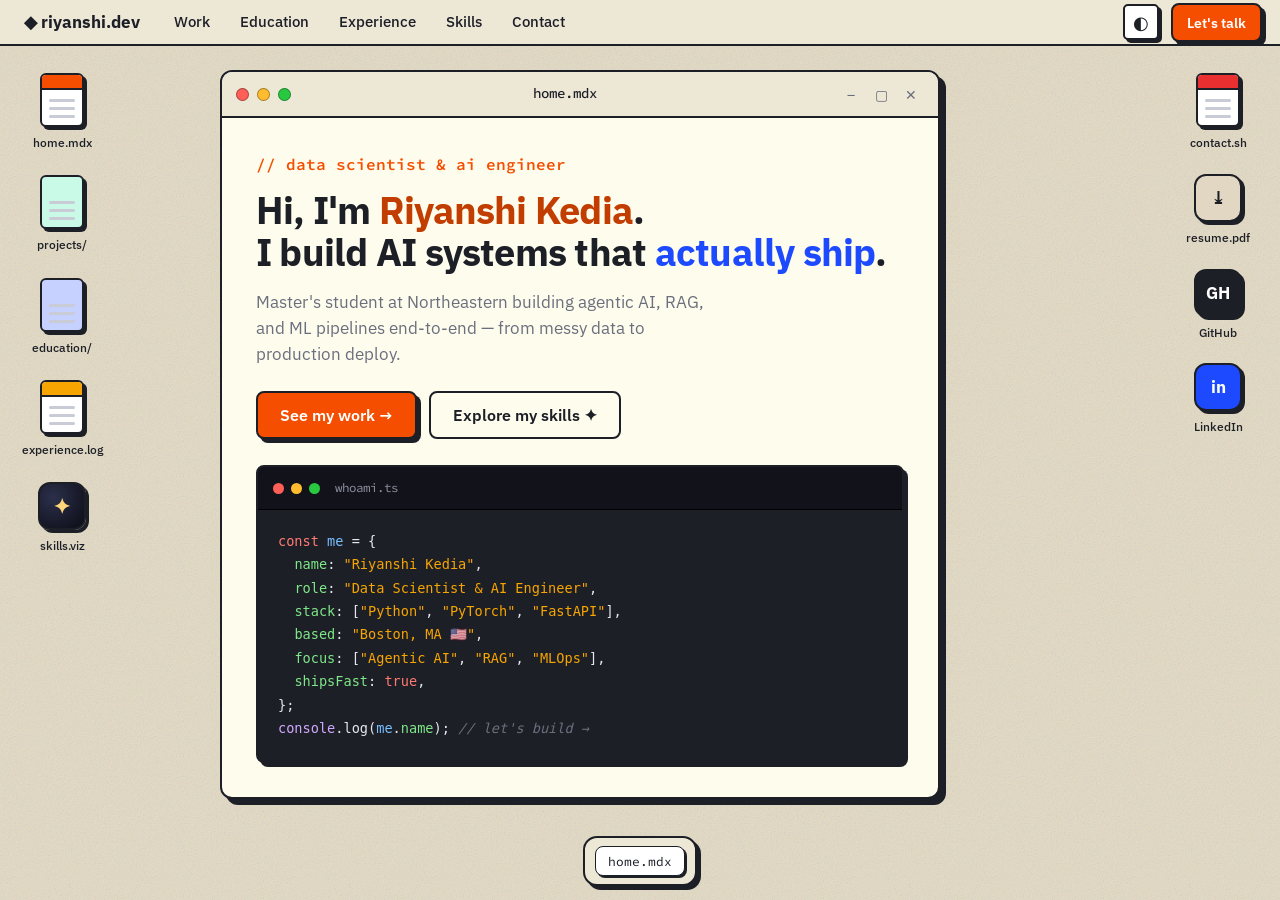
==== index.html @ 171f4c78 "Portfolio: desktop-OS UI with skill constellation" ====
<!DOCTYPE html>
<html lang="en" data-theme="light">
<head>
  <meta charset="UTF-8" />
  <meta name="viewport" content="width=device-width, initial-scale=1.0" />
  <title>Riyanshi Kedia — Data Scientist &amp; AI Engineer</title>
  <meta name="description" content="Portfolio of Riyanshi Kedia — data scientist and AI engineer building agentic AI, RAG, and ML systems. MS Information Systems @ Northeastern." />
  <link rel="preconnect" href="https://fonts.googleapis.com" />
  <link rel="preconnect" href="https://fonts.gstatic.com" crossorigin />
  <link href="https://fonts.googleapis.com/css2?family=IBM+Plex+Sans:wght@400;500;600;700&family=Source+Code+Pro:wght@400;500;600&display=swap" rel="stylesheet" />
  <link rel="stylesheet" href="styles.css" />
</head>
<body class="desktop">

  <!-- ================= OS MENU BAR ================= -->
  <div class="menubar">
    <button class="menubar__logo" data-open="home">◆ riyanshi.dev</button>
    <nav class="menubar__nav" aria-label="Primary">
      <button data-open="projects">Work</button>
      <button data-open="education">Education</button>
      <button data-open="experience">Experience</button>
      <button data-open="skills">Skills</button>
      <button data-open="contact">Contact</button>
    </nav>
    <div class="menubar__actions">
      <button id="themeToggle" class="icon-btn" aria-label="Toggle color theme" title="Toggle theme"><span class="theme-icon">◐</span></button>
      <button class="btn btn--primary btn--sm" data-open="contact">Let's talk</button>
    </div>
  </div>

  <!-- ================= DESKTOP ICONS — LEFT ================= -->
  <aside class="dock dock--left" aria-label="Apps">
    <button class="desk-icon" data-open="home"><span class="file-glyph file-glyph--orange"></span><span>home.mdx</span></button>
    <button class="desk-icon" data-open="projects"><span class="file-glyph file-glyph--green folder"></span><span>projects/</span></button>
    <button class="desk-icon" data-open="education"><span class="file-glyph file-glyph--blue folder"></span><span>education/</span></button>
    <button class="desk-icon" data-open="experience"><span class="file-glyph file-glyph--yellow"></span><span>experience.log</span></button>
    <button class="desk-icon" data-open="skills"><span class="app-glyph app-glyph--galaxy">✦</span><span>skills.viz</span></button>
  </aside>

  <!-- ================= DESKTOP ICONS — RIGHT ================= -->
  <aside class="dock dock--right" aria-label="Links">
    <button class="desk-icon" data-open="contact"><span class="file-glyph file-glyph--red"></span><span>contact.sh</span></button>
    <a href="Riyanshi_Kedia_Resume.pdf" target="_blank" rel="noopener" class="desk-icon"><span class="app-glyph app-glyph--muted">⤓</span><span>resume.pdf</span></a>
    <a href="https://github.com/riyanshikedia" target="_blank" rel="noopener" class="desk-icon"><span class="app-glyph app-glyph--dark">GH</span><span>GitHub</span></a>
    <a href="https://linkedin.com/in/riyanshikedia" target="_blank" rel="noopener" class="desk-icon"><span class="app-glyph app-glyph--blue">in</span><span>LinkedIn</span></a>
  </aside>

  <!-- Windows are injected here by script.js -->

  <!-- ================= TASKBAR (bottom dock) ================= -->
  <div class="taskbar" id="taskbar" aria-label="Open windows"></div>

  <!-- tiny desktop hint -->
  <p class="desk-hint" id="deskHint">Tip: click the icons to open windows — drag their title bars, and close them with ✕.</p>

  <script src="script.js"></script>
</body>
</html>
---- styles.css ----
/* =====================================================================
   Riyanshi Kedia — desktop OS portfolio
   Textured wallpaper · file icons · draggable app windows · skill galaxy
   ===================================================================== */
:root {
  --cream:#FEFCED; --cream-2:#F3EFDD; --sand:#E1D7C2;
  --ink:#1D1F27; --muted:#6b6f7d;
  --orange:#F54E00; --orange-dk:#C23D00; --blue:#1D4AFF;
  --green:#28E99F; --green-dk:#0F9E6E; --yellow:#F7A501;

  --wallpaper:#E4DBC4;
  --bg:#FEFCED; --bg-alt:#F3EFDD; --surface:#fff;
  --border:var(--ink); --text:var(--ink); --text-muted:var(--muted);
  --chrome:#EDE7D6;

  --radius:8px; --radius-sm:5px; --bw:2.5px;
  --shadow:4px 4px 0 var(--ink); --shadow-lg:7px 7px 0 var(--ink);

  --font-sans:"IBM Plex Sans",-apple-system,BlinkMacSystemFont,"Segoe UI",Roboto,sans-serif;
  --font-mono:"Source Code Pro",ui-monospace,Menlo,Consolas,monospace;
  --menubar-h:46px;
}
[data-theme="dark"]{
  --wallpaper:#0E0F13; --bg:#17181C; --bg-alt:#1D1F27; --surface:#22242E;
  --border:#0B0C0F; --text:#F5F3E7; --text-muted:#9aa0b0; --chrome:#23252F;
  --shadow:4px 4px 0 #000; --shadow-lg:7px 7px 0 #000;
}

*,*::before,*::after{box-sizing:border-box}*{margin:0}
html{scroll-behavior:smooth}
body{
  font-family:var(--font-sans); color:var(--text); line-height:1.55;
  -webkit-font-smoothing:antialiased; min-height:100vh; overflow-x:hidden;
  padding-top:var(--menubar-h);
  background-color:var(--wallpaper);
  background-image:url("data:image/svg+xml,%3Csvg xmlns='http://www.w3.org/2000/svg' width='140' height='140'%3E%3Cfilter id='n'%3E%3CfeTurbulence type='fractalNoise' baseFrequency='0.85' numOctaves='2' stitchTiles='stitch'/%3E%3C/filter%3E%3Crect width='100%25' height='100%25' filter='url(%23n)' opacity='0.28'/%3E%3C/svg%3E");
  transition:background-color .25s,color .25s;
}
a{color:inherit;text-decoration:none} button{font-family:inherit}

/* ---------------- Buttons ---------------- */
.btn{display:inline-flex;align-items:center;gap:.5em;font-weight:600;font-size:1rem;padding:12px 22px;border:var(--bw) solid var(--border);border-radius:var(--radius);background:var(--surface);color:var(--text);box-shadow:var(--shadow);cursor:pointer;transition:transform .12s,box-shadow .12s,background .2s}
.btn:hover{transform:translate(-2px,-2px);box-shadow:var(--shadow-lg)}
.btn:active{transform:translate(2px,2px);box-shadow:1px 1px 0 var(--border)}
.btn--sm{padding:8px 14px;font-size:.9rem}
.btn--primary{background:var(--orange);color:#fff}
.btn--dark{background:var(--ink);color:var(--cream)}
.btn--ghost{background:transparent;box-shadow:none}
.btn--ghost:hover{background:var(--surface);box-shadow:var(--shadow)}
.btn--ghost-onDark{color:var(--cream);border-color:var(--cream)}
.btn--ghost-onDark:hover{background:rgba(255,255,255,.12);box-shadow:none;transform:translate(-2px,-2px)}
.icon-btn{font-size:1.15rem;line-height:1;width:36px;height:36px;display:grid;place-items:center;background:var(--surface);color:var(--text);border:var(--bw) solid var(--border);border-radius:var(--radius-sm);box-shadow:3px 3px 0 var(--border);cursor:pointer;transition:transform .12s,box-shadow .12s}
.icon-btn:hover{transform:translate(-1px,-1px);box-shadow:4px 4px 0 var(--border)}

/* ---------------- Menu bar ---------------- */
.menubar{position:fixed;top:0;left:0;right:0;z-index:1000;height:var(--menubar-h);display:flex;align-items:center;gap:22px;padding:0 18px;background:var(--chrome);border-bottom:var(--bw) solid var(--border)}
.menubar__logo{background:none;border:none;font-weight:700;font-size:1.05rem;color:var(--text);cursor:pointer}
.menubar__nav{display:flex;gap:18px}
.menubar__nav button{background:none;border:none;font-size:.95rem;font-weight:500;color:var(--text);border-bottom:2.5px solid transparent;padding-bottom:2px;cursor:pointer;transition:color .15s,border-color .15s}
.menubar__nav button:hover{color:var(--orange)}
.menubar__actions{margin-left:auto;display:flex;align-items:center;gap:12px}

/* ---------------- Desktop docks ---------------- */
.dock{position:fixed;top:calc(var(--menubar-h) + 26px);z-index:40;display:flex;flex-direction:column;gap:24px;width:96px}
.dock--left{left:14px} .dock--right{right:14px}
.desk-icon{background:none;border:none;cursor:pointer;display:flex;flex-direction:column;align-items:center;gap:8px;text-align:center;font-size:.78rem;font-weight:500;color:var(--ink);transition:transform .12s}
[data-theme="dark"] .desk-icon{color:#E7E2D2;text-shadow:0 1px 2px rgba(0,0,0,.5)}
.desk-icon:hover{transform:translateY(-3px)}
.desk-icon>span:last-child{line-height:1.15;max-width:92px}
.file-glyph{width:44px;height:54px;background:var(--surface);border:var(--bw) solid var(--ink);border-radius:6px;box-shadow:3px 3px 0 var(--ink);position:relative;overflow:hidden}
.file-glyph::before{content:"";position:absolute;top:0;left:0;right:0;height:15px;border-bottom:2px solid var(--ink)}
.file-glyph::after{content:"";position:absolute;left:7px;right:7px;top:24px;height:3px;background:#c9cbd6;border-radius:2px;box-shadow:0 8px 0 #c9cbd6,0 16px 0 #c9cbd6}
.file-glyph--orange::before{background:var(--orange)}.file-glyph--blue::before{background:var(--blue)}.file-glyph--green::before{background:var(--green)}.file-glyph--yellow::before{background:var(--yellow)}.file-glyph--red::before{background:#E92F2F}
.file-glyph.folder::before{height:54px;border-bottom:none;opacity:.25}
.app-glyph{width:48px;height:48px;display:grid;place-items:center;font-weight:700;font-size:1.05rem;color:#fff;border:var(--bw) solid var(--ink);border-radius:12px;box-shadow:3px 3px 0 var(--ink)}
.app-glyph--dark{background:var(--ink)}.app-glyph--blue{background:var(--blue)}.app-glyph--orange{background:var(--orange)}.app-glyph--muted{background:var(--sand);color:var(--ink)}
.app-glyph--galaxy{background:radial-gradient(circle at 30% 30%,#2b2f4a,#0c0d16);color:#ffd77a;font-size:1.3rem}

/* ---------------- Desktop hint ---------------- */
.desk-hint{position:fixed;top:42%;left:50%;transform:translateX(-50%);font-family:var(--font-mono);font-size:.85rem;color:var(--ink);opacity:.55;text-align:center;pointer-events:none}
[data-theme="dark"] .desk-hint{color:#E7E2D2}

/* =====================================================================
   WINDOWS
   ===================================================================== */
.win{position:fixed;display:flex;flex-direction:column;background:var(--bg);border:var(--bw) solid var(--border);border-radius:12px;box-shadow:6px 6px 0 var(--ink);max-height:calc(100vh - 110px);overflow:hidden;animation:winIn .16s ease}
[data-theme="dark"] .win{box-shadow:6px 6px 0 #000}
@keyframes winIn{from{opacity:0;transform:scale(.97)}to{opacity:1;transform:scale(1)}}
.win.is-dragging{user-select:none}
.win.is-max{inset:calc(var(--menubar-h) + 8px) 8px 8px 8px!important;max-height:none}
.win__bar{display:flex;align-items:center;gap:12px;padding:10px 14px;background:var(--chrome);border-bottom:var(--bw) solid var(--border);cursor:grab}
.win__bar:active{cursor:grabbing}
.window-dots{display:flex;gap:8px}
.dot{width:13px;height:13px;border-radius:999px;border:1.5px solid rgba(0,0,0,.35);cursor:pointer}
.dot--red{background:#FF5F57}.dot--yellow{background:#FEBC2E}.dot--green{background:#28C840}
.win__title{flex:1;text-align:center;font-family:var(--font-mono);font-size:.88rem;font-weight:500;color:var(--text)}
.win__ctls{display:flex;gap:4px}
.win__ctl{width:26px;height:24px;border:none;background:transparent;color:var(--text-muted);font-size:.9rem;border-radius:4px;cursor:pointer}
.win__ctl:hover{background:rgba(125,125,125,.18);color:var(--text)}
.win__body{overflow:auto;flex:1}
.win--dark{background:#0c0d16;border-color:#000}
.win--dark .win__bar{background:#14151f;border-bottom-color:#000}
.win--dark .win__title,.win--dark .win__ctl{color:#b9bccc}
.app-pad{padding:34px}

/* ---------------- Explorer (sidebar + detail) ---------------- */
.explorer{display:grid;grid-template-columns:230px 1fr;height:100%}
.explorer__list{border-right:var(--bw) solid var(--border);background:var(--bg-alt);padding:10px;overflow:auto}
.ex-item{width:100%;display:flex;align-items:center;gap:10px;padding:10px 12px;background:transparent;border:1.5px solid transparent;border-radius:var(--radius-sm);cursor:pointer;text-align:left;color:var(--text);margin-bottom:4px}
.ex-item:hover{background:rgba(125,125,125,.1)}
.ex-item.is-active{background:var(--surface);border-color:var(--border);box-shadow:2px 2px 0 var(--border)}
.ex-item__dot{width:10px;height:10px;border-radius:999px;flex-shrink:0}
.ex-item__dot--green{background:var(--green)}.ex-item__dot--blue{background:var(--blue)}.ex-item__dot--yellow{background:var(--yellow)}.ex-item__dot--orange{background:var(--orange)}
.ex-item__name{font-weight:600;font-size:.92rem;flex:1}
.ex-item__meta{font-family:var(--font-mono);font-size:.68rem;color:var(--text-muted)}
.explorer__detail{padding:28px 32px;overflow:auto}
.detail__head{display:flex;align-items:center;gap:12px;flex-wrap:wrap}
.detail__head h3{font-size:1.5rem;font-weight:700}
.detail__sub{font-family:var(--font-mono);font-size:.85rem;color:var(--text-muted);margin-top:6px}
.detail__list{margin:18px 0 0;padding-left:0;list-style:none;display:grid;gap:12px}
.detail__list li{position:relative;padding-left:22px;color:var(--text);font-size:.97rem}
.detail__list li::before{content:"▸";position:absolute;left:0;color:var(--orange);font-weight:700}
.link-arrow{display:inline-block;margin-top:20px;font-weight:600;color:var(--blue);border-bottom:2px solid transparent}
.link-arrow:hover{border-color:currentColor}

/* ---------------- Badges & tags ---------------- */
.badge{font-family:var(--font-mono);font-size:.7rem;font-weight:600;padding:3px 10px;border:2px solid var(--border);border-radius:999px}
.badge--green{background:var(--green);color:var(--ink)}.badge--blue{background:var(--blue);color:#fff}.badge--yellow{background:var(--yellow);color:var(--ink)}.badge--orange{background:var(--orange);color:#fff}
.tags{list-style:none;padding:0;display:flex;flex-wrap:wrap;gap:8px;margin-top:14px}
.tags li{font-family:var(--font-mono);font-size:.72rem;padding:3px 9px;background:var(--bg-alt);border:1.5px solid var(--border);border-radius:var(--radius-sm)}

/* ---------------- Hero (home app) ---------------- */
.eyebrow{font-family:var(--font-mono);color:var(--orange);font-weight:600;margin-bottom:12px}
.hero__title{font-size:clamp(1.7rem,3.6vw,2.4rem);font-weight:700;letter-spacing:-.02em;line-height:1.1}
.hero__sub{font-size:1.05rem;color:var(--text-muted);margin-top:16px;max-width:46ch}
.hero__cta{display:flex;flex-wrap:wrap;gap:12px;margin-top:24px}
.hl{white-space:nowrap}.hl--orange{color:var(--orange-dk)}.hl--blue{color:var(--blue)}
.card{background:var(--surface);border:var(--bw) solid var(--border);border-radius:var(--radius);box-shadow:var(--shadow)}
.card--dark{background:var(--ink);border-color:var(--border)}
.hero__card{margin-top:26px;overflow:hidden}
.editor__bar{display:flex;align-items:center;gap:7px;padding:11px 15px;background:#12131A;border-bottom:1.5px solid #000}
.editor__dot{width:11px;height:11px;border-radius:999px}
.editor__dot:nth-child(1){background:#FF5F57}.editor__dot:nth-child(2){background:#FEBC2E}.editor__dot:nth-child(3){background:#28C840}
.editor__file{margin-left:8px;font-family:var(--font-mono);font-size:.78rem;color:#8b8f9e}
.editor__body{padding:20px;overflow-x:auto;font-family:var(--font-mono);font-size:.85rem;line-height:1.65;color:#E5E7EF}
.c-key{color:#FF7B72}.c-var{color:#79C0FF}.c-prop{color:#7EE787}.c-str{color:#F7A501}.c-bool{color:#FF7B72}.c-num{color:#79C0FF}.c-fn{color:#D2A8FF}.c-com{color:#6b6f7d;font-style:italic}

/* ---------------- Contact app ---------------- */
.section__file{display:inline-block;font-family:var(--font-mono);font-size:.8rem;color:var(--text-muted);background:var(--bg-alt);padding:4px 10px;border:1.5px solid var(--border);border-radius:999px}
.section__file--onDark{color:var(--cream);border-color:rgba(255,255,255,.4);background:rgba(255,255,255,.1)}
.card--accent{background:var(--ink);color:var(--cream);padding:44px;text-align:center;box-shadow:4px 4px 0 var(--orange)}
.cta__title{font-size:clamp(1.7rem,4vw,2.3rem);font-weight:700;letter-spacing:-.02em;margin-top:14px}
.cta__sub{color:#c9cbd6;max-width:46ch;margin:14px auto 0;font-size:1rem}
.cta__actions{display:flex;flex-wrap:wrap;gap:12px;justify-content:center;margin-top:26px}
.cta__socials{margin-top:24px;display:flex;gap:12px;justify-content:center;flex-wrap:wrap;font-family:var(--font-mono);font-size:.9rem}
.cta__socials a{color:var(--green);border-bottom:2px solid transparent}.cta__socials a:hover{border-color:currentColor}.cta__socials span{color:#555}

/* ---------------- Skills galaxy ---------------- */
.galaxy{position:relative;width:100%;height:100%;background:radial-gradient(circle at 50% 45%,#1a1c2b 0%,#0c0d16 55%,#07080e 100%)}
.constellation{position:absolute;inset:0;width:100%;height:100%;display:block}
.galaxy__title{position:absolute;top:16px;left:20px;color:#e7e9f2}
.galaxy__title span{font-family:var(--font-mono);font-weight:600;font-size:.95rem}
.galaxy__title small{display:block;color:#8b8fa3;font-size:.75rem;margin-top:2px}
.galaxy__legend{position:absolute;bottom:16px;right:20px;display:flex;flex-direction:column;gap:6px;color:#c7cad6;font-size:.76rem}
.galaxy__legend strong{font-family:var(--font-mono);font-size:.68rem;letter-spacing:.08em;color:#8b8fa3;margin-bottom:2px}
.galaxy__legend span{display:flex;align-items:center;gap:8px}
.galaxy__legend i{width:10px;height:10px;border-radius:999px}

/* ---------------- Taskbar ---------------- */
.taskbar{position:fixed;bottom:14px;left:50%;transform:translateX(-50%);z-index:1500;display:none;gap:8px;padding:8px 10px;background:var(--chrome);border:var(--bw) solid var(--border);border-radius:14px;box-shadow:4px 4px 0 var(--ink)}
[data-theme="dark"] .taskbar{box-shadow:4px 4px 0 #000}
.taskbar__item{font-family:var(--font-mono);font-size:.8rem;padding:6px 12px;background:var(--surface);color:var(--text);border:1.5px solid var(--border);border-radius:8px;cursor:pointer;box-shadow:2px 2px 0 var(--border);transition:transform .1s}
.taskbar__item:hover{transform:translateY(-2px)}
.taskbar__item.is-min{opacity:.5}

/* ---------------- Responsive ---------------- */
@media (max-width:1180px){.dock{display:none}}
@media (max-width:860px){.menubar__nav{display:none}}
@media (max-width:720px){
  .win{left:8px!important;right:8px!important;top:56px!important;width:auto!important;height:auto!important;max-height:calc(100vh - 140px)}
  .win--dark{height:70vh!important}
  .galaxy{min-height:60vh}
  .win.is-max{inset:56px 8px 80px 8px!important}
  .explorer{grid-template-columns:1fr;grid-template-rows:auto 1fr}
  .explorer__list{border-right:none;border-bottom:var(--bw) solid var(--border);display:flex;gap:6px;overflow-x:auto}
  .ex-item{white-space:nowrap;margin-bottom:0}.ex-item__meta{display:none}
  .app-pad{padding:22px}
  .win__bar{cursor:default}
}
@media (prefers-reduced-motion:reduce){*{animation:none!important;transition:none!important}}
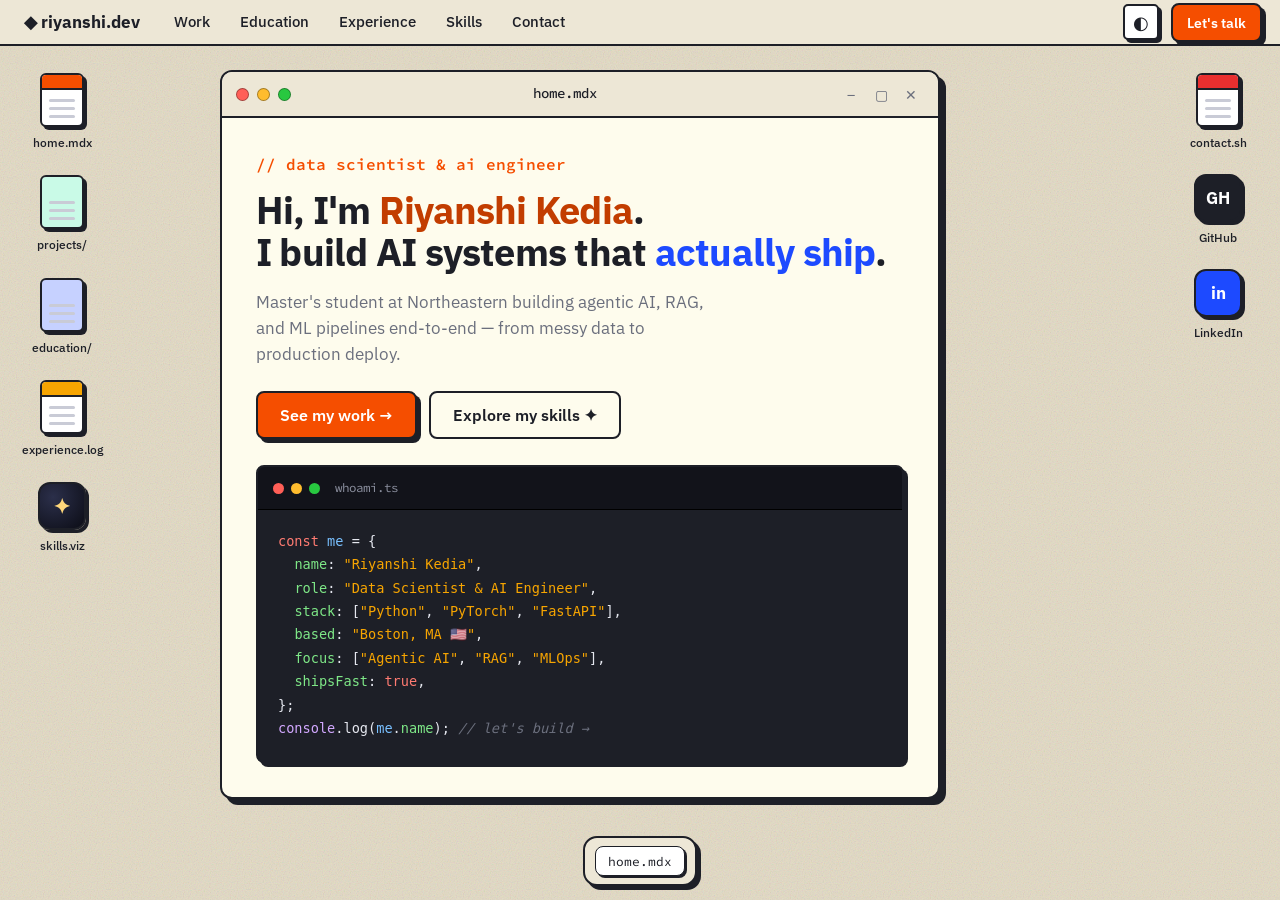
==== commit 80387087: "Add all GitHub repos to projects; remove CV download - Populate projects/ app with all 15 public rep" ====
--- a/index.html
+++ b/index.html
@@ -40,8 +40,7 @@
   <!-- ================= DESKTOP ICONS — RIGHT ================= -->
   <aside class="dock dock--right" aria-label="Links">
     <button class="desk-icon" data-open="contact"><span class="file-glyph file-glyph--red"></span><span>contact.sh</span></button>
-    <a href="Riyanshi_Kedia_Resume.pdf" target="_blank" rel="noopener" class="desk-icon"><span class="app-glyph app-glyph--muted">⤓</span><span>resume.pdf</span></a>
-    <a href="https://github.com/riyanshikedia" target="_blank" rel="noopener" class="desk-icon"><span class="app-glyph app-glyph--dark">GH</span><span>GitHub</span></a>
+    <a href="https://github.com/riyanshikedia10" target="_blank" rel="noopener" class="desk-icon"><span class="app-glyph app-glyph--dark">GH</span><span>GitHub</span></a>
     <a href="https://linkedin.com/in/riyanshikedia" target="_blank" rel="noopener" class="desk-icon"><span class="app-glyph app-glyph--blue">in</span><span>LinkedIn</span></a>
   </aside>
 
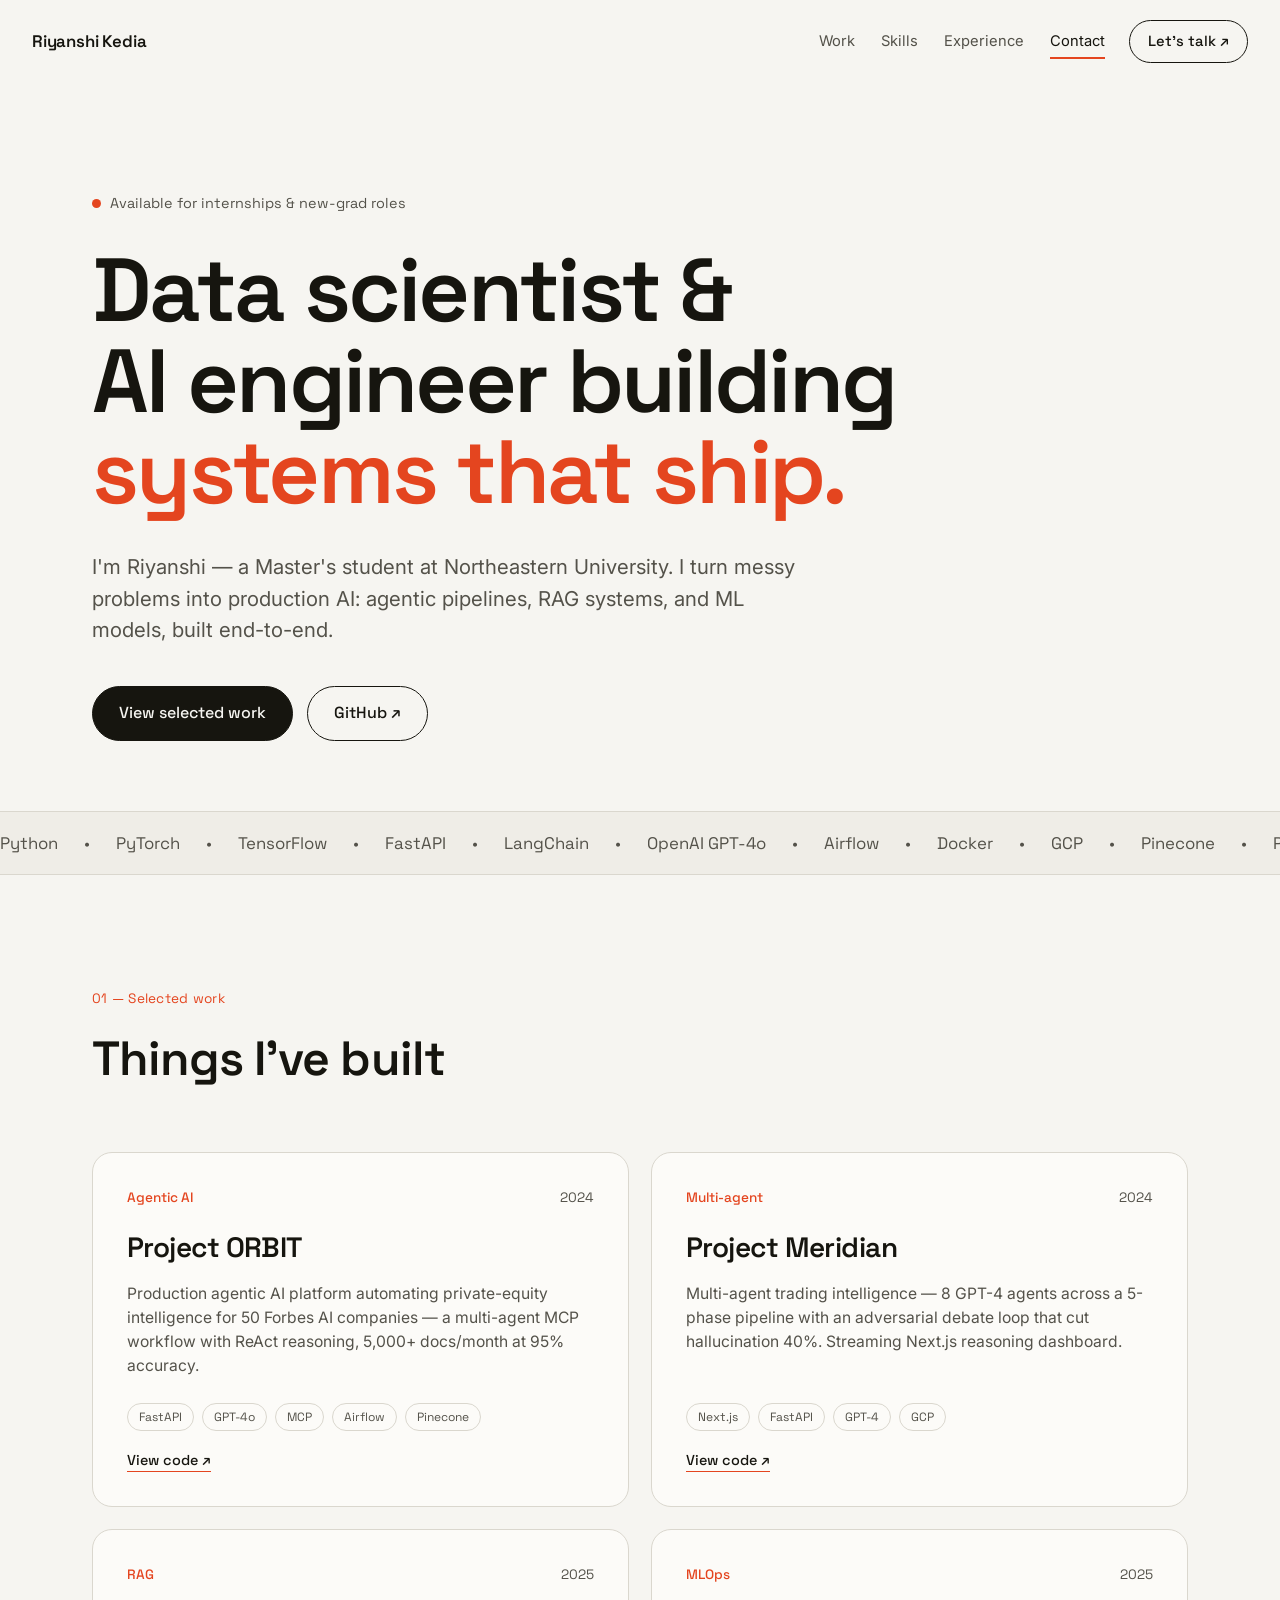
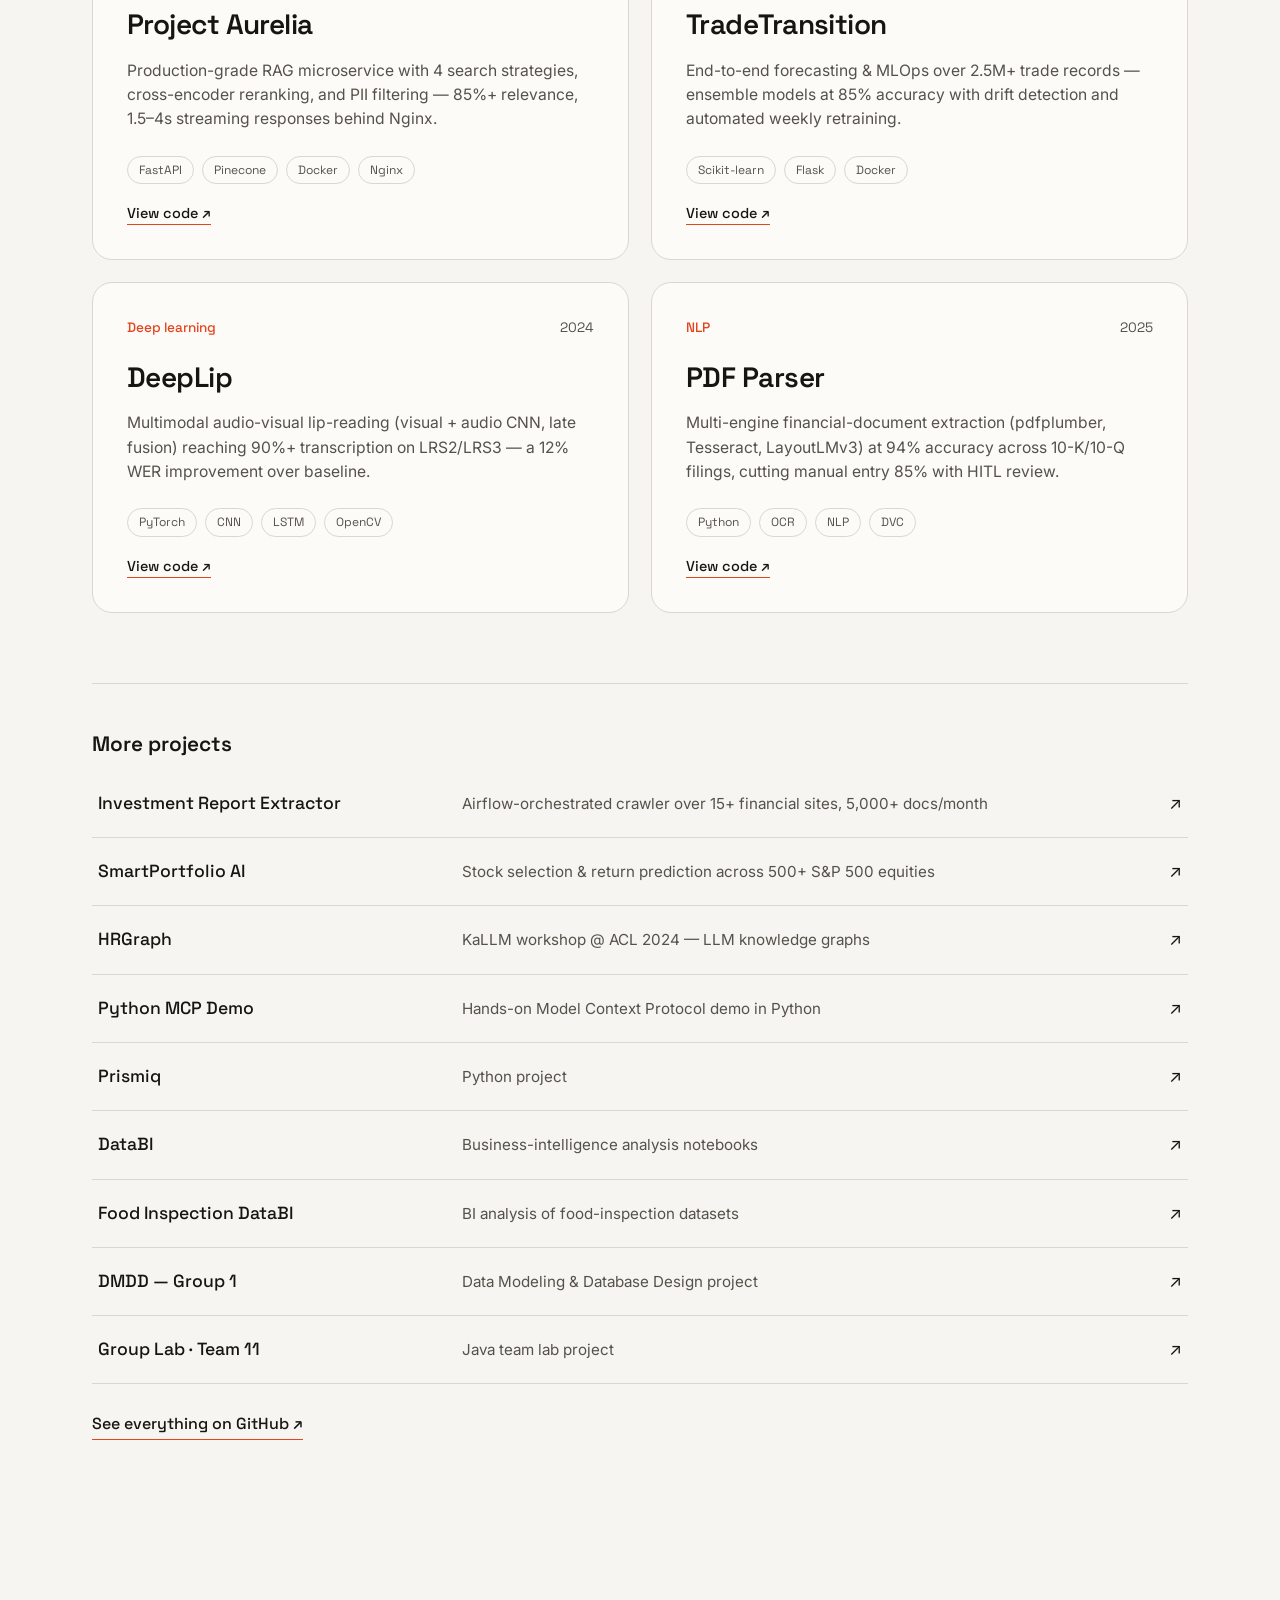
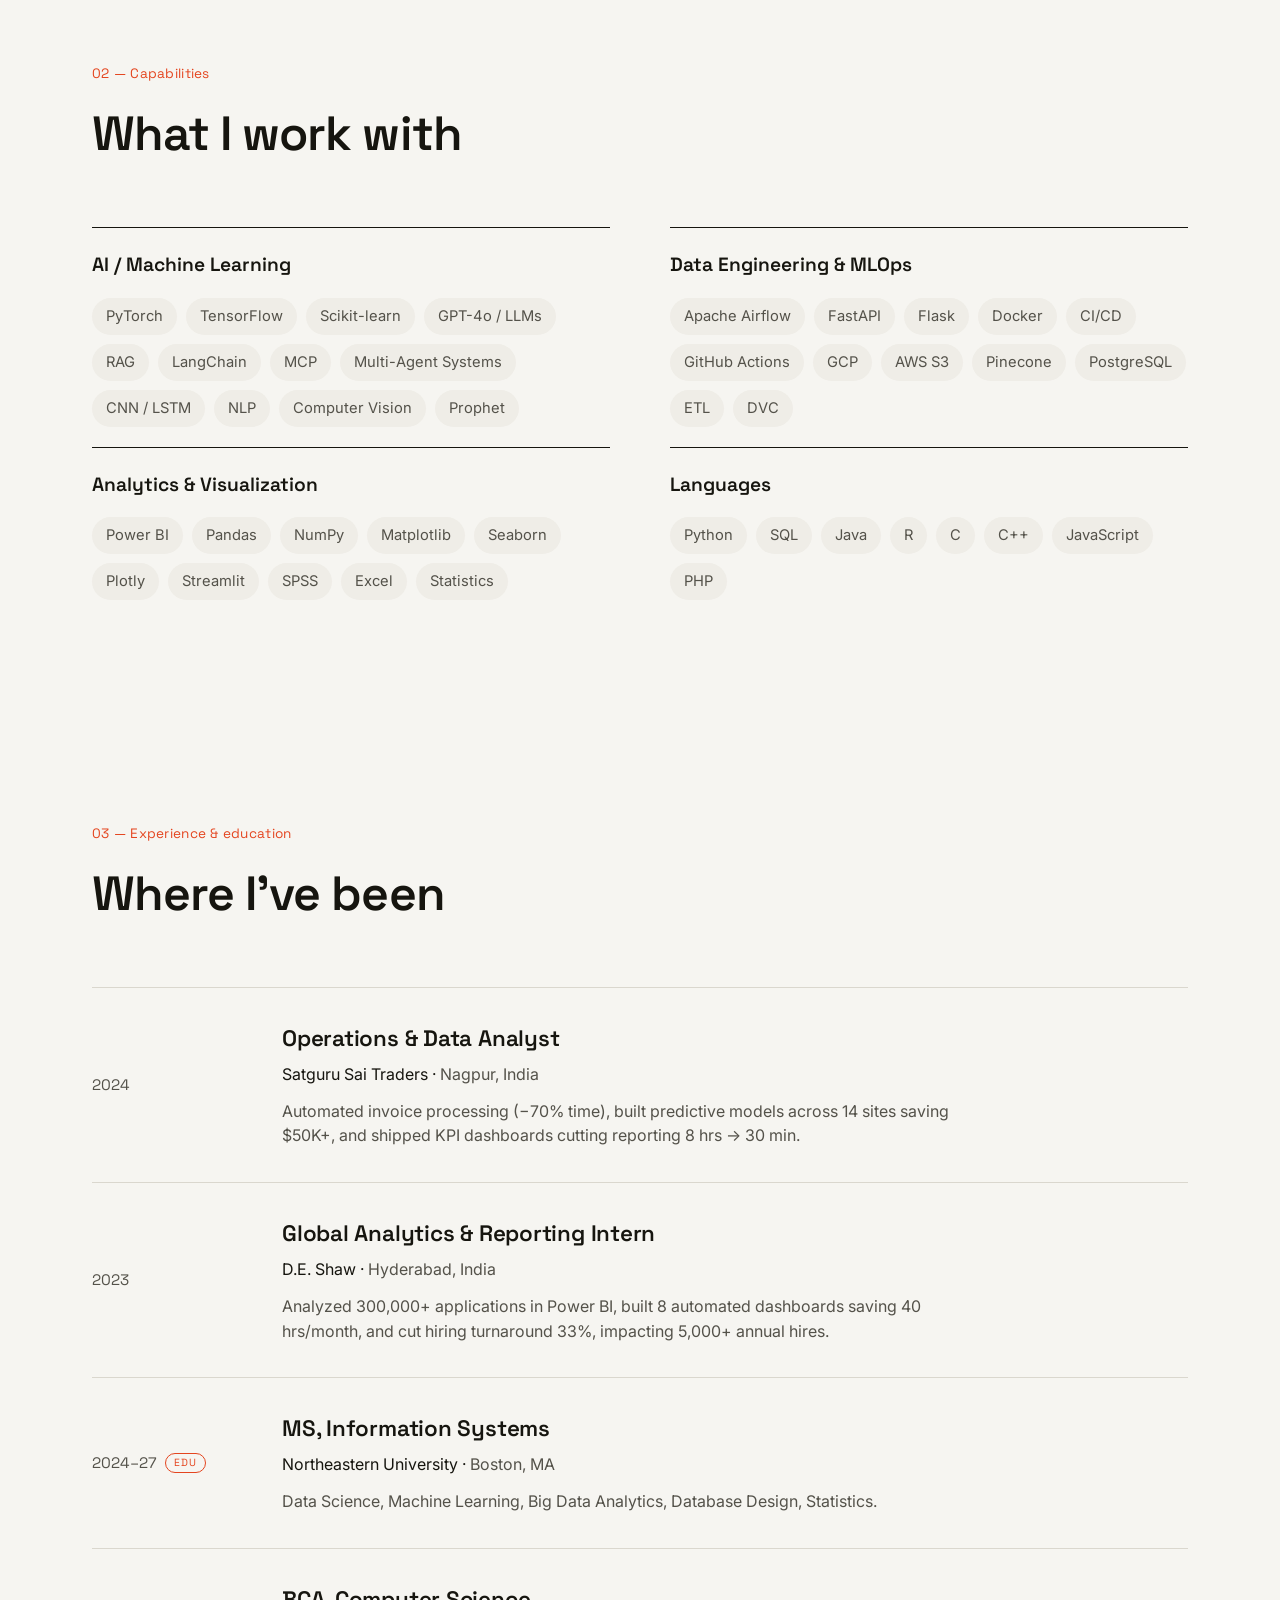
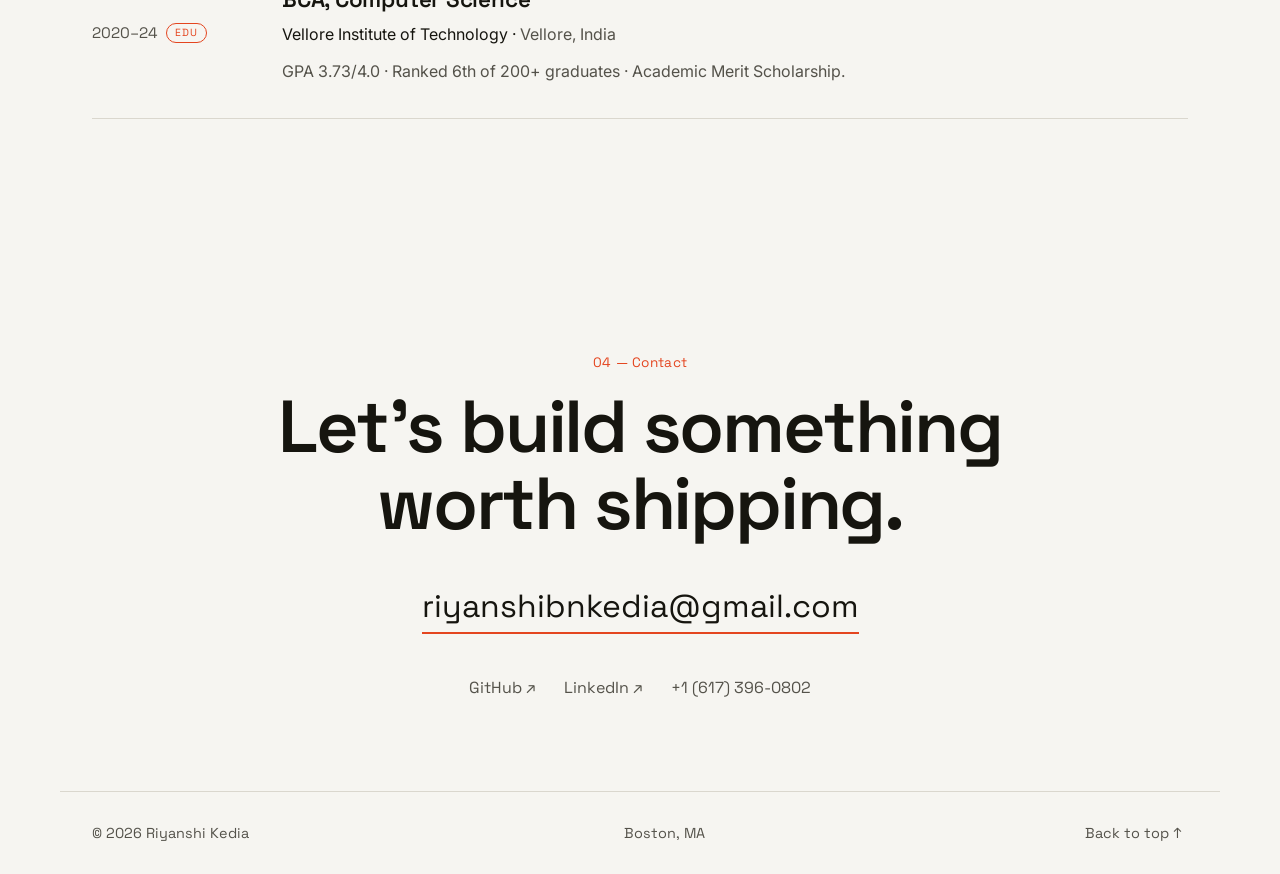
==== commit be5fc5ec: "Redesign: clean editorial single-scroll theme - Replace desktop-OS UI with a minimal, recruiter-firs" ====
--- a/index.html
+++ b/index.html
@@ -1,56 +1,109 @@
 <!DOCTYPE html>
-<html lang="en" data-theme="light">
+<html lang="en">
 <head>
   <meta charset="UTF-8" />
   <meta name="viewport" content="width=device-width, initial-scale=1.0" />
   <title>Riyanshi Kedia — Data Scientist &amp; AI Engineer</title>
-  <meta name="description" content="Portfolio of Riyanshi Kedia — data scientist and AI engineer building agentic AI, RAG, and ML systems. MS Information Systems @ Northeastern." />
+  <meta name="description" content="Riyanshi Kedia — data scientist & AI engineer building agentic AI, RAG, and ML systems. MS Information Systems @ Northeastern University." />
   <link rel="preconnect" href="https://fonts.googleapis.com" />
   <link rel="preconnect" href="https://fonts.gstatic.com" crossorigin />
-  <link href="https://fonts.googleapis.com/css2?family=IBM+Plex+Sans:wght@400;500;600;700&family=Source+Code+Pro:wght@400;500;600&display=swap" rel="stylesheet" />
+  <link href="https://fonts.googleapis.com/css2?family=Space+Grotesk:wght@400;500;600;700&family=Inter:wght@400;500;600&display=swap" rel="stylesheet" />
   <link rel="stylesheet" href="styles.css" />
 </head>
-<body class="desktop">
+<body>
 
-  <!-- ================= OS MENU BAR ================= -->
-  <div class="menubar">
-    <button class="menubar__logo" data-open="home">◆ riyanshi.dev</button>
-    <nav class="menubar__nav" aria-label="Primary">
-      <button data-open="projects">Work</button>
-      <button data-open="education">Education</button>
-      <button data-open="experience">Experience</button>
-      <button data-open="skills">Skills</button>
-      <button data-open="contact">Contact</button>
+  <!-- ================= NAV ================= -->
+  <header class="nav">
+    <a href="#top" class="nav__logo">Riyanshi Kedia</a>
+    <nav class="nav__links" aria-label="Primary">
+      <a href="#work">Work</a>
+      <a href="#skills">Skills</a>
+      <a href="#experience">Experience</a>
+      <a href="#contact">Contact</a>
     </nav>
-    <div class="menubar__actions">
-      <button id="themeToggle" class="icon-btn" aria-label="Toggle color theme" title="Toggle theme"><span class="theme-icon">◐</span></button>
-      <button class="btn btn--primary btn--sm" data-open="contact">Let's talk</button>
+    <a href="mailto:riyanshibnkedia@gmail.com" class="nav__cta">Let's talk ↗</a>
+  </header>
+
+  <main id="top">
+
+    <!-- ================= HERO ================= -->
+    <section class="hero">
+      <p class="hero__eyebrow reveal"><span class="dot-live"></span> Available for internships &amp; new-grad roles</p>
+      <h1 class="hero__title reveal">
+        Data scientist &amp; <br class="br-desk" />AI engineer building <br class="br-desk" /><em>systems that ship.</em>
+      </h1>
+      <p class="hero__lead reveal">
+        I'm Riyanshi — a Master's student at Northeastern University. I turn messy
+        problems into production AI: agentic pipelines, RAG systems, and ML models,
+        built end-to-end.
+      </p>
+      <div class="hero__actions reveal">
+        <a href="#work" class="btn btn--dark">View selected work</a>
+        <a href="https://github.com/riyanshikedia10" target="_blank" rel="noopener" class="btn btn--line">GitHub ↗</a>
+      </div>
+    </section>
+
+    <!-- ================= MARQUEE ================= -->
+    <div class="ticker" aria-hidden="true">
+      <div class="ticker__track">
+        <span>Python</span><span>•</span><span>PyTorch</span><span>•</span><span>TensorFlow</span><span>•</span><span>FastAPI</span><span>•</span><span>LangChain</span><span>•</span><span>OpenAI GPT-4o</span><span>•</span><span>Airflow</span><span>•</span><span>Docker</span><span>•</span><span>GCP</span><span>•</span><span>Pinecone</span><span>•</span><span>PostgreSQL</span><span>•</span><span>Power BI</span><span>•</span>
+        <span>Python</span><span>•</span><span>PyTorch</span><span>•</span><span>TensorFlow</span><span>•</span><span>FastAPI</span><span>•</span><span>LangChain</span><span>•</span><span>OpenAI GPT-4o</span><span>•</span><span>Airflow</span><span>•</span><span>Docker</span><span>•</span><span>GCP</span><span>•</span><span>Pinecone</span><span>•</span><span>PostgreSQL</span><span>•</span><span>Power BI</span><span>•</span>
+      </div>
     </div>
-  </div>
 
-  <!-- ================= DESKTOP ICONS — LEFT ================= -->
-  <aside class="dock dock--left" aria-label="Apps">
-    <button class="desk-icon" data-open="home"><span class="file-glyph file-glyph--orange"></span><span>home.mdx</span></button>
-    <button class="desk-icon" data-open="projects"><span class="file-glyph file-glyph--green folder"></span><span>projects/</span></button>
-    <button class="desk-icon" data-open="education"><span class="file-glyph file-glyph--blue folder"></span><span>education/</span></button>
-    <button class="desk-icon" data-open="experience"><span class="file-glyph file-glyph--yellow"></span><span>experience.log</span></button>
-    <button class="desk-icon" data-open="skills"><span class="app-glyph app-glyph--galaxy">✦</span><span>skills.viz</span></button>
-  </aside>
+    <!-- ================= WORK ================= -->
+    <section id="work" class="section">
+      <div class="section__head reveal">
+        <span class="section__idx">01 — Selected work</span>
+        <h2 class="section__title">Things I've built</h2>
+      </div>
+      <div class="work" id="workGrid"><!-- featured project cards injected by JS --></div>
 
-  <!-- ================= DESKTOP ICONS — RIGHT ================= -->
-  <aside class="dock dock--right" aria-label="Links">
-    <button class="desk-icon" data-open="contact"><span class="file-glyph file-glyph--red"></span><span>contact.sh</span></button>
-    <a href="https://github.com/riyanshikedia10" target="_blank" rel="noopener" class="desk-icon"><span class="app-glyph app-glyph--dark">GH</span><span>GitHub</span></a>
-    <a href="https://linkedin.com/in/riyanshikedia" target="_blank" rel="noopener" class="desk-icon"><span class="app-glyph app-glyph--blue">in</span><span>LinkedIn</span></a>
-  </aside>
+      <div class="more reveal">
+        <h3 class="more__title">More projects</h3>
+        <ul class="more__list" id="moreList"><!-- remaining repos injected by JS --></ul>
+        <a href="https://github.com/riyanshikedia10" target="_blank" rel="noopener" class="more__all">See everything on GitHub ↗</a>
+      </div>
+    </section>
 
-  <!-- Windows are injected here by script.js -->
+    <!-- ================= SKILLS ================= -->
+    <section id="skills" class="section">
+      <div class="section__head reveal">
+        <span class="section__idx">02 — Capabilities</span>
+        <h2 class="section__title">What I work with</h2>
+      </div>
+      <div class="skills" id="skillsGrid"><!-- injected by JS --></div>
+    </section>
 
-  <!-- ================= TASKBAR (bottom dock) ================= -->
-  <div class="taskbar" id="taskbar" aria-label="Open windows"></div>
+    <!-- ================= EXPERIENCE ================= -->
+    <section id="experience" class="section">
+      <div class="section__head reveal">
+        <span class="section__idx">03 — Experience &amp; education</span>
+        <h2 class="section__title">Where I've been</h2>
+      </div>
+      <div class="rows" id="expList"><!-- injected by JS --></div>
+    </section>
 
-  <!-- tiny desktop hint -->
-  <p class="desk-hint" id="deskHint">Tip: click the icons to open windows — drag their title bars, and close them with ✕.</p>
+    <!-- ================= CONTACT ================= -->
+    <section id="contact" class="contact">
+      <div class="reveal">
+        <span class="section__idx">04 — Contact</span>
+        <h2 class="contact__title">Let's build something<br />worth shipping.</h2>
+        <a href="mailto:riyanshibnkedia@gmail.com" class="contact__mail">riyanshibnkedia@gmail.com</a>
+        <div class="contact__links">
+          <a href="https://github.com/riyanshikedia10" target="_blank" rel="noopener">GitHub ↗</a>
+          <a href="https://linkedin.com/in/riyanshikedia" target="_blank" rel="noopener">LinkedIn ↗</a>
+          <a href="tel:+16173960802">+1 (617) 396-0802</a>
+        </div>
+      </div>
+    </section>
+  </main>
+
+  <footer class="footer">
+    <span>© <span id="year"></span> Riyanshi Kedia</span>
+    <span>Boston, MA</span>
+    <button class="footer__top" id="toTop">Back to top ↑</button>
+  </footer>
 
   <script src="script.js"></script>
 </body>
--- a/styles.css
+++ b/styles.css
@@ -1,190 +1,140 @@
 /* =====================================================================
-   Riyanshi Kedia — desktop OS portfolio
-   Textured wallpaper · file icons · draggable app windows · skill galaxy
+   Riyanshi Kedia — clean editorial portfolio
+   Neutral palette · big type · generous whitespace · subtle motion
    ===================================================================== */
-:root {
-  --cream:#FEFCED; --cream-2:#F3EFDD; --sand:#E1D7C2;
-  --ink:#1D1F27; --muted:#6b6f7d;
-  --orange:#F54E00; --orange-dk:#C23D00; --blue:#1D4AFF;
-  --green:#28E99F; --green-dk:#0F9E6E; --yellow:#F7A501;
-
-  --wallpaper:#E4DBC4;
-  --bg:#FEFCED; --bg-alt:#F3EFDD; --surface:#fff;
-  --border:var(--ink); --text:var(--ink); --text-muted:var(--muted);
-  --chrome:#EDE7D6;
-
-  --radius:8px; --radius-sm:5px; --bw:2.5px;
-  --shadow:4px 4px 0 var(--ink); --shadow-lg:7px 7px 0 var(--ink);
-
-  --font-sans:"IBM Plex Sans",-apple-system,BlinkMacSystemFont,"Segoe UI",Roboto,sans-serif;
-  --font-mono:"Source Code Pro",ui-monospace,Menlo,Consolas,monospace;
-  --menubar-h:46px;
-}
-[data-theme="dark"]{
-  --wallpaper:#0E0F13; --bg:#17181C; --bg-alt:#1D1F27; --surface:#22242E;
-  --border:#0B0C0F; --text:#F5F3E7; --text-muted:#9aa0b0; --chrome:#23252F;
-  --shadow:4px 4px 0 #000; --shadow-lg:7px 7px 0 #000;
+:root{
+  --bg:#F6F5F1;
+  --bg-2:#EFEDE7;
+  --ink:#16150F;
+  --ink-2:#54524A;
+  --line:#DAD7CE;
+  --accent:#E4451F;          /* restrained warm accent */
+  --card:#FCFBF8;
+  --maxw:1160px;
+  --font-display:"Space Grotesk",-apple-system,BlinkMacSystemFont,"Segoe UI",sans-serif;
+  --font-body:"Inter",-apple-system,BlinkMacSystemFont,"Segoe UI",Roboto,sans-serif;
 }
 
 *,*::before,*::after{box-sizing:border-box}*{margin:0}
-html{scroll-behavior:smooth}
-body{
-  font-family:var(--font-sans); color:var(--text); line-height:1.55;
-  -webkit-font-smoothing:antialiased; min-height:100vh; overflow-x:hidden;
-  padding-top:var(--menubar-h);
-  background-color:var(--wallpaper);
-  background-image:url("data:image/svg+xml,%3Csvg xmlns='http://www.w3.org/2000/svg' width='140' height='140'%3E%3Cfilter id='n'%3E%3CfeTurbulence type='fractalNoise' baseFrequency='0.85' numOctaves='2' stitchTiles='stitch'/%3E%3C/filter%3E%3Crect width='100%25' height='100%25' filter='url(%23n)' opacity='0.28'/%3E%3C/svg%3E");
-  transition:background-color .25s,color .25s;
-}
-a{color:inherit;text-decoration:none} button{font-family:inherit}
+html{scroll-behavior:smooth;scroll-padding-top:90px;-webkit-text-size-adjust:100%}
+body{font-family:var(--font-body);background:var(--bg);color:var(--ink);line-height:1.55;-webkit-font-smoothing:antialiased;overflow-x:hidden}
+a{color:inherit;text-decoration:none}
+img{max-width:100%;display:block}
+::selection{background:var(--accent);color:#fff}
+
+.section{max-width:var(--maxw);margin:0 auto;padding:110px 32px}
 
 /* ---------------- Buttons ---------------- */
-.btn{display:inline-flex;align-items:center;gap:.5em;font-weight:600;font-size:1rem;padding:12px 22px;border:var(--bw) solid var(--border);border-radius:var(--radius);background:var(--surface);color:var(--text);box-shadow:var(--shadow);cursor:pointer;transition:transform .12s,box-shadow .12s,background .2s}
-.btn:hover{transform:translate(-2px,-2px);box-shadow:var(--shadow-lg)}
-.btn:active{transform:translate(2px,2px);box-shadow:1px 1px 0 var(--border)}
-.btn--sm{padding:8px 14px;font-size:.9rem}
-.btn--primary{background:var(--orange);color:#fff}
-.btn--dark{background:var(--ink);color:var(--cream)}
-.btn--ghost{background:transparent;box-shadow:none}
-.btn--ghost:hover{background:var(--surface);box-shadow:var(--shadow)}
-.btn--ghost-onDark{color:var(--cream);border-color:var(--cream)}
-.btn--ghost-onDark:hover{background:rgba(255,255,255,.12);box-shadow:none;transform:translate(-2px,-2px)}
-.icon-btn{font-size:1.15rem;line-height:1;width:36px;height:36px;display:grid;place-items:center;background:var(--surface);color:var(--text);border:var(--bw) solid var(--border);border-radius:var(--radius-sm);box-shadow:3px 3px 0 var(--border);cursor:pointer;transition:transform .12s,box-shadow .12s}
-.icon-btn:hover{transform:translate(-1px,-1px);box-shadow:4px 4px 0 var(--border)}
+.btn{display:inline-flex;align-items:center;gap:.5em;font-family:var(--font-display);font-weight:500;font-size:1rem;padding:14px 26px;border-radius:100px;border:1.5px solid var(--ink);transition:transform .2s,background .2s,color .2s}
+.btn--dark{background:var(--ink);color:var(--bg)}
+.btn--dark:hover{transform:translateY(-2px)}
+.btn--line{background:transparent}
+.btn--line:hover{background:var(--ink);color:var(--bg);transform:translateY(-2px)}
 
-/* ---------------- Menu bar ---------------- */
-.menubar{position:fixed;top:0;left:0;right:0;z-index:1000;height:var(--menubar-h);display:flex;align-items:center;gap:22px;padding:0 18px;background:var(--chrome);border-bottom:var(--bw) solid var(--border)}
-.menubar__logo{background:none;border:none;font-weight:700;font-size:1.05rem;color:var(--text);cursor:pointer}
-.menubar__nav{display:flex;gap:18px}
-.menubar__nav button{background:none;border:none;font-size:.95rem;font-weight:500;color:var(--text);border-bottom:2.5px solid transparent;padding-bottom:2px;cursor:pointer;transition:color .15s,border-color .15s}
-.menubar__nav button:hover{color:var(--orange)}
-.menubar__actions{margin-left:auto;display:flex;align-items:center;gap:12px}
+/* ---------------- Nav ---------------- */
+.nav{position:fixed;top:0;left:0;right:0;z-index:100;display:flex;align-items:center;gap:24px;padding:20px 32px;transition:padding .25s,background .25s,border-color .25s;border-bottom:1px solid transparent}
+.nav.is-scrolled{padding:12px 32px;background:rgba(246,245,241,.82);backdrop-filter:blur(12px);border-bottom-color:var(--line)}
+.nav__logo{font-family:var(--font-display);font-weight:600;font-size:1.05rem;letter-spacing:-.01em}
+.nav__links{display:flex;gap:26px;margin-left:auto}
+.nav__links a{font-size:.92rem;color:var(--ink-2);position:relative;transition:color .2s}
+.nav__links a:hover,.nav__links a.is-active{color:var(--ink)}
+.nav__links a.is-active::after{content:"";position:absolute;left:0;right:0;bottom:-6px;height:2px;background:var(--accent)}
+.nav__cta{font-family:var(--font-display);font-weight:500;font-size:.92rem;padding:9px 18px;border:1.5px solid var(--ink);border-radius:100px;transition:background .2s,color .2s}
+.nav__cta:hover{background:var(--ink);color:var(--bg)}
 
-/* ---------------- Desktop docks ---------------- */
-.dock{position:fixed;top:calc(var(--menubar-h) + 26px);z-index:40;display:flex;flex-direction:column;gap:24px;width:96px}
-.dock--left{left:14px} .dock--right{right:14px}
-.desk-icon{background:none;border:none;cursor:pointer;display:flex;flex-direction:column;align-items:center;gap:8px;text-align:center;font-size:.78rem;font-weight:500;color:var(--ink);transition:transform .12s}
-[data-theme="dark"] .desk-icon{color:#E7E2D2;text-shadow:0 1px 2px rgba(0,0,0,.5)}
-.desk-icon:hover{transform:translateY(-3px)}
-.desk-icon>span:last-child{line-height:1.15;max-width:92px}
-.file-glyph{width:44px;height:54px;background:var(--surface);border:var(--bw) solid var(--ink);border-radius:6px;box-shadow:3px 3px 0 var(--ink);position:relative;overflow:hidden}
-.file-glyph::before{content:"";position:absolute;top:0;left:0;right:0;height:15px;border-bottom:2px solid var(--ink)}
-.file-glyph::after{content:"";position:absolute;left:7px;right:7px;top:24px;height:3px;background:#c9cbd6;border-radius:2px;box-shadow:0 8px 0 #c9cbd6,0 16px 0 #c9cbd6}
-.file-glyph--orange::before{background:var(--orange)}.file-glyph--blue::before{background:var(--blue)}.file-glyph--green::before{background:var(--green)}.file-glyph--yellow::before{background:var(--yellow)}.file-glyph--red::before{background:#E92F2F}
-.file-glyph.folder::before{height:54px;border-bottom:none;opacity:.25}
-.app-glyph{width:48px;height:48px;display:grid;place-items:center;font-weight:700;font-size:1.05rem;color:#fff;border:var(--bw) solid var(--ink);border-radius:12px;box-shadow:3px 3px 0 var(--ink)}
-.app-glyph--dark{background:var(--ink)}.app-glyph--blue{background:var(--blue)}.app-glyph--orange{background:var(--orange)}.app-glyph--muted{background:var(--sand);color:var(--ink)}
-.app-glyph--galaxy{background:radial-gradient(circle at 30% 30%,#2b2f4a,#0c0d16);color:#ffd77a;font-size:1.3rem}
+/* ---------------- Hero ---------------- */
+.hero{max-width:var(--maxw);margin:0 auto;padding:190px 32px 70px}
+.hero__eyebrow{display:inline-flex;align-items:center;gap:9px;font-family:var(--font-display);font-size:.9rem;color:var(--ink-2);margin-bottom:30px}
+.dot-live{width:9px;height:9px;border-radius:50%;background:var(--accent);box-shadow:0 0 0 0 rgba(228,69,31,.5);animation:pulse 2s infinite}
+@keyframes pulse{0%{box-shadow:0 0 0 0 rgba(228,69,31,.5)}70%{box-shadow:0 0 0 8px rgba(228,69,31,0)}100%{box-shadow:0 0 0 0 rgba(228,69,31,0)}}
+.hero__title{font-family:var(--font-display);font-weight:600;font-size:clamp(2.6rem,7vw,5.6rem);line-height:1.02;letter-spacing:-.03em}
+.hero__title em{font-style:normal;color:var(--accent)}
+.hero__lead{max-width:56ch;margin-top:32px;font-size:clamp(1.05rem,1.6vw,1.3rem);color:var(--ink-2)}
+.hero__actions{display:flex;flex-wrap:wrap;gap:14px;margin-top:40px}
 
-/* ---------------- Desktop hint ---------------- */
-.desk-hint{position:fixed;top:42%;left:50%;transform:translateX(-50%);font-family:var(--font-mono);font-size:.85rem;color:var(--ink);opacity:.55;text-align:center;pointer-events:none}
-[data-theme="dark"] .desk-hint{color:#E7E2D2}
+/* ---------------- Ticker ---------------- */
+.ticker{overflow:hidden;border-top:1px solid var(--line);border-bottom:1px solid var(--line);padding:18px 0;background:var(--bg-2)}
+.ticker__track{display:flex;gap:26px;width:max-content;animation:scroll 34s linear infinite;font-family:var(--font-display);font-size:1.05rem;color:var(--ink-2)}
+.ticker__track span{white-space:nowrap}
+@keyframes scroll{to{transform:translateX(-50%)}}
 
-/* =====================================================================
-   WINDOWS
-   ===================================================================== */
-.win{position:fixed;display:flex;flex-direction:column;background:var(--bg);border:var(--bw) solid var(--border);border-radius:12px;box-shadow:6px 6px 0 var(--ink);max-height:calc(100vh - 110px);overflow:hidden;animation:winIn .16s ease}
-[data-theme="dark"] .win{box-shadow:6px 6px 0 #000}
-@keyframes winIn{from{opacity:0;transform:scale(.97)}to{opacity:1;transform:scale(1)}}
-.win.is-dragging{user-select:none}
-.win.is-max{inset:calc(var(--menubar-h) + 8px) 8px 8px 8px!important;max-height:none}
-.win__bar{display:flex;align-items:center;gap:12px;padding:10px 14px;background:var(--chrome);border-bottom:var(--bw) solid var(--border);cursor:grab}
-.win__bar:active{cursor:grabbing}
-.window-dots{display:flex;gap:8px}
-.dot{width:13px;height:13px;border-radius:999px;border:1.5px solid rgba(0,0,0,.35);cursor:pointer}
-.dot--red{background:#FF5F57}.dot--yellow{background:#FEBC2E}.dot--green{background:#28C840}
-.win__title{flex:1;text-align:center;font-family:var(--font-mono);font-size:.88rem;font-weight:500;color:var(--text)}
-.win__ctls{display:flex;gap:4px}
-.win__ctl{width:26px;height:24px;border:none;background:transparent;color:var(--text-muted);font-size:.9rem;border-radius:4px;cursor:pointer}
-.win__ctl:hover{background:rgba(125,125,125,.18);color:var(--text)}
-.win__body{overflow:auto;flex:1}
-.win--dark{background:#0c0d16;border-color:#000}
-.win--dark .win__bar{background:#14151f;border-bottom-color:#000}
-.win--dark .win__title,.win--dark .win__ctl{color:#b9bccc}
-.app-pad{padding:34px}
+/* ---------------- Section head ---------------- */
+.section__head{margin-bottom:56px}
+.section__idx{font-family:var(--font-display);font-size:.85rem;color:var(--accent);letter-spacing:.02em}
+.section__title{font-family:var(--font-display);font-weight:600;font-size:clamp(2rem,4vw,3rem);letter-spacing:-.02em;margin-top:12px}
 
-/* ---------------- Explorer (sidebar + detail) ---------------- */
-.explorer{display:grid;grid-template-columns:230px 1fr;height:100%}
-.explorer__list{border-right:var(--bw) solid var(--border);background:var(--bg-alt);padding:10px;overflow:auto}
-.ex-item{width:100%;display:flex;align-items:center;gap:10px;padding:10px 12px;background:transparent;border:1.5px solid transparent;border-radius:var(--radius-sm);cursor:pointer;text-align:left;color:var(--text);margin-bottom:4px}
-.ex-item:hover{background:rgba(125,125,125,.1)}
-.ex-item.is-active{background:var(--surface);border-color:var(--border);box-shadow:2px 2px 0 var(--border)}
-.ex-item__dot{width:10px;height:10px;border-radius:999px;flex-shrink:0}
-.ex-item__dot--green{background:var(--green)}.ex-item__dot--blue{background:var(--blue)}.ex-item__dot--yellow{background:var(--yellow)}.ex-item__dot--orange{background:var(--orange)}
-.ex-item__name{font-weight:600;font-size:.92rem;flex:1}
-.ex-item__meta{font-family:var(--font-mono);font-size:.68rem;color:var(--text-muted)}
-.explorer__detail{padding:28px 32px;overflow:auto}
-.detail__head{display:flex;align-items:center;gap:12px;flex-wrap:wrap}
-.detail__head h3{font-size:1.5rem;font-weight:700}
-.detail__sub{font-family:var(--font-mono);font-size:.85rem;color:var(--text-muted);margin-top:6px}
-.detail__list{margin:18px 0 0;padding-left:0;list-style:none;display:grid;gap:12px}
-.detail__list li{position:relative;padding-left:22px;color:var(--text);font-size:.97rem}
-.detail__list li::before{content:"▸";position:absolute;left:0;color:var(--orange);font-weight:700}
-.link-arrow{display:inline-block;margin-top:20px;font-weight:600;color:var(--blue);border-bottom:2px solid transparent}
-.link-arrow:hover{border-color:currentColor}
+/* ---------------- Work grid ---------------- */
+.work{display:grid;grid-template-columns:1fr 1fr;gap:22px}
+.card{background:var(--card);border:1px solid var(--line);border-radius:20px;padding:34px;display:flex;flex-direction:column;min-height:290px;transition:transform .25s,box-shadow .25s,border-color .25s}
+.card:hover{transform:translateY(-5px);box-shadow:0 20px 50px -24px rgba(0,0,0,.28);border-color:var(--ink)}
+.card__top{display:flex;justify-content:space-between;align-items:center;font-family:var(--font-display);font-size:.85rem}
+.card__tag{color:var(--accent);font-weight:500}
+.card__year{color:var(--ink-2)}
+.card__name{font-family:var(--font-display);font-weight:600;font-size:1.75rem;letter-spacing:-.02em;margin:18px 0 12px}
+.card__desc{color:var(--ink-2);font-size:.98rem;flex:1}
+.card__foot{margin-top:24px}
+.chips{list-style:none;padding:0;display:flex;flex-wrap:wrap;gap:8px;margin-bottom:16px}
+.chips li{font-family:var(--font-display);font-size:.75rem;color:var(--ink-2);padding:4px 11px;border:1px solid var(--line);border-radius:100px}
+.card__link{font-family:var(--font-display);font-weight:500;font-size:.9rem;color:var(--ink);border-bottom:1.5px solid var(--accent);padding-bottom:2px}
 
-/* ---------------- Badges & tags ---------------- */
-.badge{font-family:var(--font-mono);font-size:.7rem;font-weight:600;padding:3px 10px;border:2px solid var(--border);border-radius:999px}
-.badge--green{background:var(--green);color:var(--ink)}.badge--blue{background:var(--blue);color:#fff}.badge--yellow{background:var(--yellow);color:var(--ink)}.badge--orange{background:var(--orange);color:#fff}
-.tags{list-style:none;padding:0;display:flex;flex-wrap:wrap;gap:8px;margin-top:14px}
-.tags li{font-family:var(--font-mono);font-size:.72rem;padding:3px 9px;background:var(--bg-alt);border:1.5px solid var(--border);border-radius:var(--radius-sm)}
+/* ---------------- More projects ---------------- */
+.more{margin-top:70px;border-top:1px solid var(--line);padding-top:44px}
+.more__title{font-family:var(--font-display);font-weight:600;font-size:1.3rem;margin-bottom:10px}
+.more__list{list-style:none;padding:0}
+.more__list li{border-bottom:1px solid var(--line)}
+.more__list a{display:grid;grid-template-columns:minmax(190px,1fr) 2fr auto;gap:20px;align-items:baseline;padding:20px 6px;transition:padding .2s,color .2s}
+.more__list a:hover{padding-left:16px;color:var(--accent)}
+.more__name{font-family:var(--font-display);font-weight:500;font-size:1.1rem;color:var(--ink)}
+.more__list a:hover .more__name{color:var(--accent)}
+.more__desc{color:var(--ink-2);font-size:.95rem}
+.more__arrow{font-size:1.05rem}
+.more__all{display:inline-block;margin-top:28px;font-family:var(--font-display);font-weight:500;border-bottom:1.5px solid var(--accent);padding-bottom:2px}
 
-/* ---------------- Hero (home app) ---------------- */
-.eyebrow{font-family:var(--font-mono);color:var(--orange);font-weight:600;margin-bottom:12px}
-.hero__title{font-size:clamp(1.7rem,3.6vw,2.4rem);font-weight:700;letter-spacing:-.02em;line-height:1.1}
-.hero__sub{font-size:1.05rem;color:var(--text-muted);margin-top:16px;max-width:46ch}
-.hero__cta{display:flex;flex-wrap:wrap;gap:12px;margin-top:24px}
-.hl{white-space:nowrap}.hl--orange{color:var(--orange-dk)}.hl--blue{color:var(--blue)}
-.card{background:var(--surface);border:var(--bw) solid var(--border);border-radius:var(--radius);box-shadow:var(--shadow)}
-.card--dark{background:var(--ink);border-color:var(--border)}
-.hero__card{margin-top:26px;overflow:hidden}
-.editor__bar{display:flex;align-items:center;gap:7px;padding:11px 15px;background:#12131A;border-bottom:1.5px solid #000}
-.editor__dot{width:11px;height:11px;border-radius:999px}
-.editor__dot:nth-child(1){background:#FF5F57}.editor__dot:nth-child(2){background:#FEBC2E}.editor__dot:nth-child(3){background:#28C840}
-.editor__file{margin-left:8px;font-family:var(--font-mono);font-size:.78rem;color:#8b8f9e}
-.editor__body{padding:20px;overflow-x:auto;font-family:var(--font-mono);font-size:.85rem;line-height:1.65;color:#E5E7EF}
-.c-key{color:#FF7B72}.c-var{color:#79C0FF}.c-prop{color:#7EE787}.c-str{color:#F7A501}.c-bool{color:#FF7B72}.c-num{color:#79C0FF}.c-fn{color:#D2A8FF}.c-com{color:#6b6f7d;font-style:italic}
+/* ---------------- Skills ---------------- */
+.skills{display:grid;grid-template-columns:1fr 1fr;gap:20px 60px}
+.skill{border-top:1.5px solid var(--ink);padding-top:22px}
+.skill__group{font-family:var(--font-display);font-weight:600;font-size:1.2rem;margin-bottom:18px}
+.skill__items{list-style:none;padding:0;display:flex;flex-wrap:wrap;gap:9px}
+.skill__items li{font-size:.92rem;color:var(--ink-2);padding:7px 14px;background:var(--bg-2);border-radius:100px;transition:background .2s,color .2s}
+.skill__items li:hover{background:var(--ink);color:var(--bg)}
 
-/* ---------------- Contact app ---------------- */
-.section__file{display:inline-block;font-family:var(--font-mono);font-size:.8rem;color:var(--text-muted);background:var(--bg-alt);padding:4px 10px;border:1.5px solid var(--border);border-radius:999px}
-.section__file--onDark{color:var(--cream);border-color:rgba(255,255,255,.4);background:rgba(255,255,255,.1)}
-.card--accent{background:var(--ink);color:var(--cream);padding:44px;text-align:center;box-shadow:4px 4px 0 var(--orange)}
-.cta__title{font-size:clamp(1.7rem,4vw,2.3rem);font-weight:700;letter-spacing:-.02em;margin-top:14px}
-.cta__sub{color:#c9cbd6;max-width:46ch;margin:14px auto 0;font-size:1rem}
-.cta__actions{display:flex;flex-wrap:wrap;gap:12px;justify-content:center;margin-top:26px}
-.cta__socials{margin-top:24px;display:flex;gap:12px;justify-content:center;flex-wrap:wrap;font-family:var(--font-mono);font-size:.9rem}
-.cta__socials a{color:var(--green);border-bottom:2px solid transparent}.cta__socials a:hover{border-color:currentColor}.cta__socials span{color:#555}
+/* ---------------- Experience rows ---------------- */
+.rows{display:flex;flex-direction:column}
+.row{display:grid;grid-template-columns:160px 1fr;gap:30px;padding:34px 0;border-top:1px solid var(--line)}
+.row:last-child{border-bottom:1px solid var(--line)}
+.row__date{font-family:var(--font-display);font-size:.95rem;color:var(--ink-2);display:flex;align-items:center;gap:8px;flex-wrap:wrap}
+.row__badge{font-size:.65rem;text-transform:uppercase;letter-spacing:.08em;color:var(--accent);border:1px solid var(--accent);border-radius:100px;padding:1px 8px}
+.row__role{font-family:var(--font-display);font-weight:600;font-size:1.4rem;letter-spacing:-.01em}
+.row__org{margin:5px 0 12px;font-size:1rem}
+.row__org span{color:var(--ink-2)}
+.row__desc{color:var(--ink-2);max-width:70ch}
 
-/* ---------------- Skills galaxy ---------------- */
-.galaxy{position:relative;width:100%;height:100%;background:radial-gradient(circle at 50% 45%,#1a1c2b 0%,#0c0d16 55%,#07080e 100%)}
-.constellation{position:absolute;inset:0;width:100%;height:100%;display:block}
-.galaxy__title{position:absolute;top:16px;left:20px;color:#e7e9f2}
-.galaxy__title span{font-family:var(--font-mono);font-weight:600;font-size:.95rem}
-.galaxy__title small{display:block;color:#8b8fa3;font-size:.75rem;margin-top:2px}
-.galaxy__legend{position:absolute;bottom:16px;right:20px;display:flex;flex-direction:column;gap:6px;color:#c7cad6;font-size:.76rem}
-.galaxy__legend strong{font-family:var(--font-mono);font-size:.68rem;letter-spacing:.08em;color:#8b8fa3;margin-bottom:2px}
-.galaxy__legend span{display:flex;align-items:center;gap:8px}
-.galaxy__legend i{width:10px;height:10px;border-radius:999px}
+/* ---------------- Contact ---------------- */
+.contact{max-width:var(--maxw);margin:0 auto;padding:120px 32px 90px;text-align:center}
+.contact__title{font-family:var(--font-display);font-weight:600;font-size:clamp(2.4rem,6vw,4.6rem);line-height:1.05;letter-spacing:-.03em;margin:14px 0 40px}
+.contact__mail{font-family:var(--font-display);font-size:clamp(1.2rem,3vw,2rem);border-bottom:2px solid var(--accent);padding-bottom:6px;transition:color .2s}
+.contact__mail:hover{color:var(--accent)}
+.contact__links{display:flex;gap:28px;justify-content:center;flex-wrap:wrap;margin-top:44px;font-family:var(--font-display);color:var(--ink-2)}
+.contact__links a:hover{color:var(--ink)}
 
-/* ---------------- Taskbar ---------------- */
-.taskbar{position:fixed;bottom:14px;left:50%;transform:translateX(-50%);z-index:1500;display:none;gap:8px;padding:8px 10px;background:var(--chrome);border:var(--bw) solid var(--border);border-radius:14px;box-shadow:4px 4px 0 var(--ink)}
-[data-theme="dark"] .taskbar{box-shadow:4px 4px 0 #000}
-.taskbar__item{font-family:var(--font-mono);font-size:.8rem;padding:6px 12px;background:var(--surface);color:var(--text);border:1.5px solid var(--border);border-radius:8px;cursor:pointer;box-shadow:2px 2px 0 var(--border);transition:transform .1s}
-.taskbar__item:hover{transform:translateY(-2px)}
-.taskbar__item.is-min{opacity:.5}
+/* ---------------- Footer ---------------- */
+.footer{max-width:var(--maxw);margin:0 auto;padding:30px 32px;border-top:1px solid var(--line);display:flex;justify-content:space-between;align-items:center;flex-wrap:wrap;gap:12px;font-family:var(--font-display);font-size:.9rem;color:var(--ink-2)}
+.footer__top{background:none;border:none;font-family:var(--font-display);font-size:.9rem;color:var(--ink-2);cursor:pointer}
+.footer__top:hover{color:var(--ink)}
+
+/* ---------------- Reveal animation ---------------- */
+.reveal{opacity:0;transform:translateY(22px);transition:opacity .7s cubic-bezier(.2,.7,.2,1) var(--d,0ms),transform .7s cubic-bezier(.2,.7,.2,1) var(--d,0ms)}
+.reveal.in{opacity:1;transform:none}
 
 /* ---------------- Responsive ---------------- */
-@media (max-width:1180px){.dock{display:none}}
-@media (max-width:860px){.menubar__nav{display:none}}
-@media (max-width:720px){
-  .win{left:8px!important;right:8px!important;top:56px!important;width:auto!important;height:auto!important;max-height:calc(100vh - 140px)}
-  .win--dark{height:70vh!important}
-  .galaxy{min-height:60vh}
-  .win.is-max{inset:56px 8px 80px 8px!important}
-  .explorer{grid-template-columns:1fr;grid-template-rows:auto 1fr}
-  .explorer__list{border-right:none;border-bottom:var(--bw) solid var(--border);display:flex;gap:6px;overflow-x:auto}
-  .ex-item{white-space:nowrap;margin-bottom:0}.ex-item__meta{display:none}
-  .app-pad{padding:22px}
-  .win__bar{cursor:default}
+@media (max-width:820px){
+  .nav__links{display:none}
+  .work,.skills{grid-template-columns:1fr}
+  .more__list a{grid-template-columns:1fr auto;gap:4px 16px}
+  .more__desc{grid-column:1;color:var(--ink-2)}
+  .row{grid-template-columns:1fr;gap:10px}
+  .section{padding:80px 24px}
+  .hero{padding:150px 24px 56px}
+  .br-desk{display:none}
 }
-@media (prefers-reduced-motion:reduce){*{animation:none!important;transition:none!important}}
+@media (prefers-reduced-motion:reduce){*{animation:none!important;transition:none!important}.reveal{opacity:1;transform:none}}
